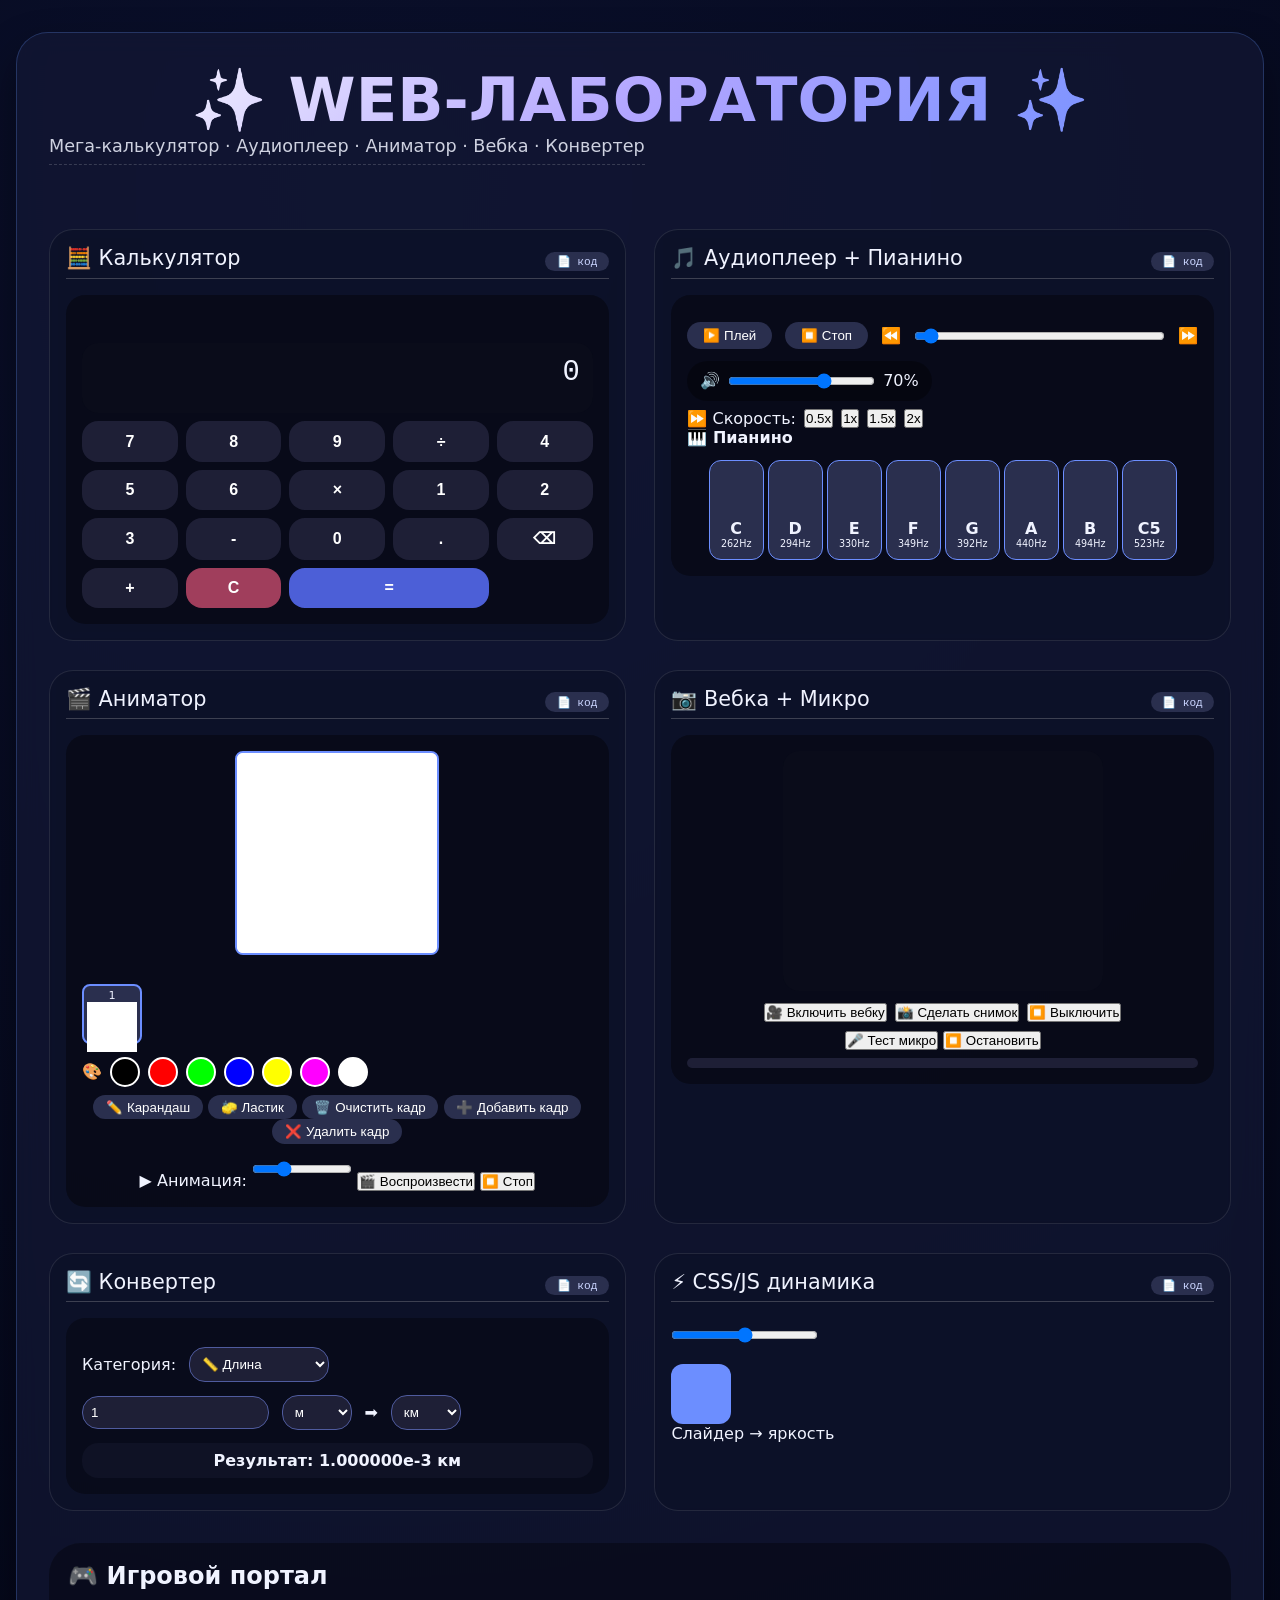
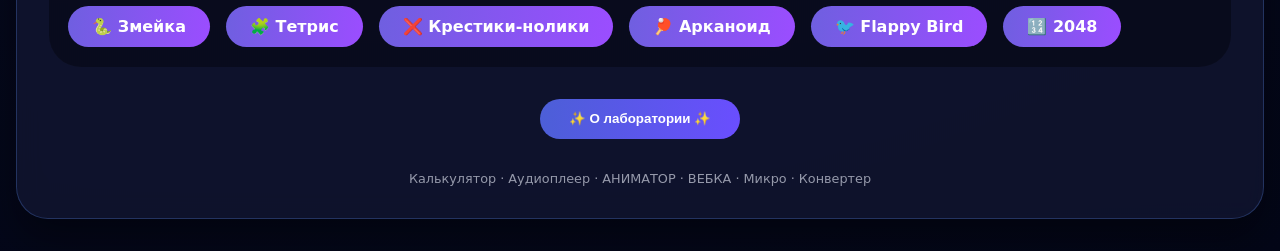
==== WebLab/1start.html @ 2043ef71 "Add files via upload" ====
<!DOCTYPE html>
<html lang="ru">
<head>
    <meta charset="UTF-8">
    <meta name="viewport" content="width=device-width, initial-scale=1.0, viewport-fit=cover">
    <title>WebLAB</title>
    <style>
        * {
            margin: 0;
            padding: 0;
            box-sizing: border-box;
        }

        :root {
            --bg-gradient: radial-gradient(circle at 30% 10%, #0a0f2a, #030617);
            --card-bg: rgba(20, 25, 55, 0.65);
            --glass-border: 1px solid rgba(100, 150, 255, 0.25);
            --accent: #6c8eff;
            --text-light: #f0f3ff;
        }

        body {
            font-family: 'Segoe UI', system-ui, -apple-system, sans-serif;
            background: var(--bg-gradient);
            min-height: 100vh;
            padding: 2rem 1rem;
            color: var(--text-light);
            position: relative;
            overflow-x: hidden;
        }

        .particle {
            position: fixed;
            pointer-events: none;
            z-index: 1;
            font-size: 1rem;
            animation: floatParticle linear forwards;
            opacity: 0.4;
        }

        @keyframes floatParticle {
            0% { transform: translateY(0) rotate(0deg); opacity: 0; }
            15% { opacity: 0.6; }
            85% { opacity: 0.5; }
            100% { transform: translateY(-100vh) rotate(360deg); opacity: 0; }
        }

        .main-card {
            max-width: 1400px;
            margin: 0 auto;
            background: var(--card-bg);
            backdrop-filter: blur(12px);
            border-radius: 2rem;
            border: var(--glass-border);
            padding: 2rem;
            box-shadow: 0 20px 40px rgba(0, 0, 0, 0.4);
            animation: fadeInUp 0.8s ease-out;
            position: relative;
            z-index: 10;
        }

        @keyframes fadeInUp {
            from { opacity: 0; transform: translateY(30px); }
            to { opacity: 1; transform: translateY(0); }
        }

        .glow-title {
            font-size: clamp(2rem, 8vw, 3.8rem);
            font-weight: 800;
            background: linear-gradient(135deg, #fff, #b2a5ff, #6c8eff);
            background-clip: text;
            -webkit-background-clip: text;
            color: transparent;
            text-align: center;
            animation: pulseGlow 2s infinite alternate;
        }

        @keyframes pulseGlow {
            0% { text-shadow: 0 0 5px rgba(108, 142, 255, 0.3);}
            100% { text-shadow: 0 0 25px rgba(155, 110, 255, 0.6);}
        }

        .sub {
            text-align: center;
            opacity: 0.85;
            margin-bottom: 2rem;
            font-size: 1.1rem;
            border-bottom: 1px dashed rgba(255,255,255,0.2);
            display: inline-block;
            width: auto;
            margin-left: auto;
            margin-right: auto;
            padding-bottom: 0.5rem;
        }

        .showcase-grid {
            display: grid;
            grid-template-columns: repeat(auto-fit, minmax(380px, 1fr));
            gap: 1.8rem;
            margin: 2rem 0;
        }

        .demo-card {
            background: rgba(10, 15, 35, 0.6);
            backdrop-filter: blur(4px);
            border-radius: 1.5rem;
            border: 1px solid rgba(255,255,255,0.1);
            padding: 1rem;
            transition: transform 0.2s;
        }

        .demo-card:hover {
            transform: translateY(-5px);
            border-color: var(--accent);
        }

        .demo-header {
            display: flex;
            justify-content: space-between;
            align-items: baseline;
            border-bottom: 1px solid rgba(255,255,240,0.2);
            margin-bottom: 1rem;
            padding-bottom: 0.4rem;
        }

        .demo-header h3 {
            font-size: 1.3rem;
            font-weight: 500;
        }

        .code-btn {
            background: #2a2f4e;
            border: none;
            color: #cbd5ff;
            font-size: 0.7rem;
            padding: 0.2rem 0.7rem;
            border-radius: 2rem;
            cursor: pointer;
            font-family: monospace;
        }
        .code-btn:hover { background: var(--accent); color: white; }

        .calculator { background: rgba(0, 0, 0, 0.4); border-radius: 1.2rem; padding: 1rem; }
        .calc-display { background: #0a0c1a; padding: 0.8rem; border-radius: 1rem; font-size: 1.8rem; text-align: right; font-family: monospace; margin-bottom: 0.5rem; word-break: break-all; min-height: 70px; }
        .calc-history { font-size: 0.7rem; opacity: 0.7; text-align: right; margin-bottom: 0.8rem; font-family: monospace; min-height: 20px; }
        .calc-buttons { display: grid; grid-template-columns: repeat(5, 1fr); gap: 0.5rem; }
        .calc-buttons button { background: #1e1f36; border: none; padding: 0.7rem; border-radius: 1rem; font-size: 1rem; font-weight: bold; color: white; cursor: pointer; transition: 0.1s; }
        .calc-buttons button:hover { background: var(--accent); transform: scale(0.97); }
        .calc-buttons .equals { background: #4c5fd7; grid-column: span 2; }
        .calc-buttons .clear { background: #a03e5c; }

        .audio-player { background: rgba(0, 0, 0, 0.4); border-radius: 1.2rem; padding: 1rem; }
        .audio-controls { display: flex; flex-wrap: wrap; gap: 0.8rem; align-items: center; margin: 0.5rem 0; }
        .audio-controls button { background: #2a2f4e; border: none; padding: 0.4rem 1rem; border-radius: 2rem; cursor: pointer; color: white; }
        .volume-control { display: flex; align-items: center; gap: 0.5rem; background: rgba(0,0,0,0.3); padding: 0.2rem 0.8rem; border-radius: 2rem; }
        input[type="range"] { flex: 1; min-width: 100px; cursor: pointer; }
        .speed-control { display: flex; gap: 0.5rem; align-items: center; flex-wrap: wrap; }
        .piano { display: flex; flex-wrap: wrap; justify-content: center; gap: 4px; margin-top: 0.8rem; }
        .piano-key { background: #2a2f4e; width: 55px; height: 100px; border-radius: 12px; display: flex; flex-direction: column; align-items: center; justify-content: flex-end; padding-bottom: 10px; cursor: pointer; border: 1px solid #6c8eff; transition: 0.05s; }
        .piano-key:active { transform: scale(0.95); background: #6c8eff; }

        .animator-panel { background: rgba(0, 0, 0, 0.4); border-radius: 1.2rem; padding: 1rem; }
        .canvas-container { display: flex; gap: 1rem; flex-wrap: wrap; justify-content: center; }
        .draw-canvas { background: #fff; border-radius: 0.5rem; cursor: crosshair; image-rendering: crisp-edges; image-rendering: pixelated; }
        .frames-list { display: flex; gap: 0.5rem; flex-wrap: wrap; margin: 0.8rem 0; }
        .frame-thumb { width: 60px; height: 60px; background: #1e1f36; border-radius: 0.5rem; cursor: pointer; text-align: center; font-size: 0.7rem; padding: 0.2rem; border: 2px solid transparent; }
        .frame-thumb.active { border-color: #6c8eff; background: #2a2f4e; }
        .color-picker { display: flex; gap: 0.5rem; flex-wrap: wrap; margin: 0.5rem 0; align-items: center; }
        .color-btn { width: 30px; height: 30px; border-radius: 50%; cursor: pointer; border: 2px solid #fff; }
        .tool-btn { background: #2a2f4e; border: none; padding: 0.3rem 0.8rem; border-radius: 1rem; color: white; cursor: pointer; }

        .webcam-panel { background: rgba(0, 0, 0, 0.4); border-radius: 1.2rem; padding: 1rem; text-align: center; }
        video, #webcamCanvas { border-radius: 1rem; background: #0a0c1a; max-width: 100%; }
        .webcam-buttons { display: flex; gap: 0.5rem; flex-wrap: wrap; justify-content: center; margin-top: 0.5rem; }

        .converter-panel { background: rgba(0,0,0,0.35); border-radius: 1.2rem; padding: 1rem; }
        .converter-row { display: flex; flex-wrap: wrap; gap: 0.8rem; margin: 0.8rem 0; align-items: center; }
        select, input { background: #1e1f36; border: 1px solid #4f5b9e; padding: 0.5rem; border-radius: 1rem; color: white; }
        .game-portal-section { background: rgba(0, 0, 0, 0.35); border-radius: 2rem; padding: 1.2rem; margin: 2rem 0; }
        .games-grid { display: flex; flex-wrap: wrap; gap: 1rem; margin-top: 1rem; }
        .game-link-btn { background: linear-gradient(95deg, #6f5fe0, #9b4dff); border: none; padding: 0.7rem 1.5rem; border-radius: 2rem; color: white; font-weight: bold; text-decoration: none; display: inline-block; transition: 0.2s; }
        .game-link-btn:hover { transform: scale(1.02); box-shadow: 0 0 15px #aa88ff; }
        .main-btn { background: linear-gradient(95deg, #4c5fd7, #6a4eff); border: none; padding: 0.8rem 1.8rem; border-radius: 3rem; font-weight: bold; color: white; margin-top: 1rem; cursor: pointer; display: block; margin-left: auto; margin-right: auto; }
        footer { text-align: center; margin-top: 2rem; font-size: 0.8rem; opacity: 0.6; }
        .hotkeys-table { width: 100%; border-collapse: collapse; background: rgba(0,0,0,0.4); border-radius: 1.2rem; margin: 1rem 0; }
        .hotkeys-table th, .hotkeys-table td { padding: 0.75rem; text-align: left; border-bottom: 1px solid rgba(255,255,255,0.1); }
        .hotkeys-table kbd { background: #1e1f3a; padding: 0.2rem 0.5rem; border-radius: 8px; font-family: monospace; color: #ffdb9f; }
        
        @media (max-width: 800px) { .piano-key { width: 45px; height: 80px; font-size: 0.7rem; } .calc-buttons button { padding: 0.5rem; font-size: 0.8rem; } }
    </style>
</head>
<body>

<div class="main-card">
    <h1 class="glow-title">✨ WEB-ЛАБОРАТОРИЯ ✨</h1>
    <div class="sub">Мега-калькулятор · Аудиоплеер · Аниматор · Вебка · Конвертер</div>

    <div class="showcase-grid">
        <div class="demo-card">
            <div class="demo-header"><h3>🧮 Калькулятор</h3><button class="code-btn" data-target="calc-code">📄 код</button></div>
            <div class="calculator">
                <div class="calc-history" id="calcHistory"></div>
                <div class="calc-display" id="calcDisplay">0</div>
                <div class="calc-buttons" id="calcButtons"></div>
            </div>
        </div>

        <div class="demo-card">
            <div class="demo-header"><h3>🎵 Аудиоплеер + Пианино</h3><button class="code-btn" data-target="music-code">📄 код</button></div>
            <div class="audio-player">
                <audio id="radioPlayer" src="Radio10H.mp3" preload="metadata"></audio>
                <div class="audio-controls"><button id="playPauseBtn">▶️ Плей</button><button id="stopBtn">⏹️ Стоп</button><span>⏪</span><input type="range" id="seekSlider" value="0" step="0.01"><span>⏩</span></div>
                <div class="audio-controls"><div class="volume-control"><span>🔊</span><input type="range" id="volumeSlider" min="0" max="1" step="0.01" value="0.7"><span id="volumeValue">70%</span></div></div>
                <div class="speed-control"><span>⏩ Скорость:</span><button id="speedDown">0.5x</button><button id="speedNorm">1x</button><button id="speedUp">1.5x</button><button id="speedUp2">2x</button></div>
                <div><strong>🎹 Пианино</strong></div>
                <div class="piano" id="pianoContainer"></div>
            </div>
        </div>

        <div class="demo-card">
            <div class="demo-header"><h3>🎬 Аниматор</h3><button class="code-btn" data-target="anim-code">📄 код</button></div>
            <div class="animator-panel">
                <div class="canvas-container">
                    <canvas id="drawCanvas" width="200" height="200" class="draw-canvas" style="border:2px solid #6c8eff;"></canvas>
                    <div style="text-align:center;">
                        <div class="frames-list" id="framesList"></div>
                        <div class="color-picker">
                            <span>🎨</span>
                            <div class="color-btn" style="background:#000;"></div><div class="color-btn" style="background:#f00;"></div>
                            <div class="color-btn" style="background:#0f0;"></div><div class="color-btn" style="background:#00f;"></div>
                            <div class="color-btn" style="background:#ff0;"></div><div class="color-btn" style="background:#f0f;"></div>
                            <div class="color-btn" style="background:#fff;"></div>
                        </div>
                        <div>
                            <button class="tool-btn" id="pencilBtn">✏️ Карандаш</button>
                            <button class="tool-btn" id="eraserBtn">🧽 Ластик</button>
                            <button class="tool-btn" id="clearFrameBtn">🗑️ Очистить кадр</button>
                            <button class="tool-btn" id="addFrameBtn">➕ Добавить кадр</button>
                            <button class="tool-btn" id="deleteFrameBtn">❌ Удалить кадр</button>
                        </div>
                        <div style="margin-top:0.5rem;">
                            <span>▶️ Анимация:</span>
                            <input type="range" id="animSpeed" min="50" max="500" value="150" style="width:100px;">
                            <button id="playAnimBtn">🎬 Воспроизвести</button>
                            <button id="stopAnimBtn">⏹️ Стоп</button>
                        </div>
                    </div>
                </div>
            </div>
        </div>

        <div class="demo-card">
            <div class="demo-header"><h3>📷 Вебка + Микро</h3><button class="code-btn" data-target="webcam-code">📄 код</button></div>
            <div class="webcam-panel">
                <video id="webcam" autoplay playsinline muted width="320" height="240" style="display:none;"></video>
                <canvas id="webcamCanvas" width="320" height="240"></canvas>
                <div class="webcam-buttons">
                    <button id="startWebcamBtn">🎥 Включить вебку</button>
                    <button id="snapshotBtn">📸 Сделать снимок</button>
                    <button id="stopWebcamBtn">⏹️ Выключить</button>
                </div>
                <div style="margin-top:0.5rem;">
                    <button id="startMicBtn">🎤 Тест микро</button>
                    <button id="stopMicBtn">⏹️ Остановить</button>
                    <div id="micLevel" style="margin-top:0.5rem; height:10px; background:#1e1f36; border-radius:5px; overflow:hidden;"><div id="micLevelFill" style="width:0%; height:100%; background:#6c8eff; transition:0.05s;"></div></div>
                </div>
            </div>
        </div>

        <div class="demo-card">
            <div class="demo-header"><h3>🔄 Конвертер</h3><button class="code-btn" data-target="conv-code">📄 код</button></div>
            <div class="converter-panel">
                <div class="converter-row"><label>Категория:</label><select id="convCategory"><option value="length">📏 Длина</option><option value="mass">⚖️ Масса</option><option value="time">⏱️ Время</option><option value="temperature">🌡️ Температура</option><option value="speed">🚀 Скорость</option></select></div>
                <div class="converter-row"><input type="number" id="convValue" value="1"><select id="convFrom"></select><span>➡️</span><select id="convTo"></select></div>
                <div class="convert-result" id="convResult" style="background:#0f1225; padding:0.5rem; border-radius:1rem; text-align:center; font-weight:bold;">Результат: --</div>
            </div>
        </div>

        <div class="demo-card">
            <div class="demo-header"><h3>⚡ CSS/JS динамика</h3><button class="code-btn" data-target="dynamic-code">📄 код</button></div>
            <div><input type="range" id="brightSlider" min="0.5" max="1.5" step="0.01" value="1"><div id="colorBox" style="width: 60px; height: 60px; background: #6c8eff; margin-top: 8px; border-radius: 12px;"></div><p>Слайдер → яркость</p></div>
        </div>
    </div>

    <div class="game-portal-section">
        <h2>🎮 Игровой портал</h2>
        <div class="games-grid">
            <a href="snake.html" class="game-link-btn" target="_blank">🐍 Змейка</a>
            <a href="tetris.html" class="game-link-btn" target="_blank">🧩 Тетрис</a>
            <a href="tic-tac-toe.html" class="game-link-btn" target="_blank">❌ Крестики-нолики</a>
            <a href="arkanoid.html" class="game-link-btn" target="_blank">🏓 Арканоид</a>
            <a href="flappy-bird.html" class="game-link-btn" target="_blank">🐦 Flappy Bird</a>
            <a href="2048.html" class="game-link-btn" target="_blank">🔢 2048</a>
        </div>
    </div>

    <button class="main-btn" id="inspireBtn">✨ О лаборатории ✨</button>
    <footer>Калькулятор · Аудиоплеер · АНИМАТОР · ВЕБКА · Микро · Конвертер</footer>
</div>

<script>
    // ========== ЧАСТИЦЫ ==========
    function createParticle() {
        const particle = document.createElement('div');
        particle.classList.add('particle');
        const icons = ['✨', '⭐', '💎', '🎨', '🎬', '📷', '🎵'];
        particle.innerHTML = icons[Math.floor(Math.random() * icons.length)];
        particle.style.left = Math.random() * 100 + '%';
        particle.style.fontSize = (Math.random() * 20 + 12) + 'px';
        particle.style.animationDuration = (Math.random() * 6 + 5) + 's';
        document.body.appendChild(particle);
        setTimeout(() => particle.remove(), 10000);
    }
    setInterval(createParticle, 800);
    for (let i = 0; i < 15; i++) setTimeout(createParticle, i * 200);

    // ========== КАЛЬКУЛЯТОР ==========
    let calcExpr = '0';
    const calcDisplay = document.getElementById('calcDisplay');
    const calcHistory = document.getElementById('calcHistory');
    function updateCalc() { calcDisplay.innerText = calcExpr.slice(0, 30); }
    function handleCalc(v) {
        if (v === 'C') { calcExpr = '0'; updateCalc(); calcHistory.innerText = ''; return; }
        if (v === '⌫') { calcExpr = calcExpr.length > 1 ? calcExpr.slice(0, -1) : '0'; updateCalc(); return; }
        if (v === '=') { try { let res = eval(calcExpr.replace(/×/g, '*').replace(/÷/g, '/')); calcHistory.innerText = calcExpr + ' = ' + res; calcExpr = String(res); updateCalc(); } catch(e) { calcExpr = 'Ошибка'; updateCalc(); setTimeout(() => { calcExpr = '0'; updateCalc(); }, 1000); } return; }
        if (calcExpr === '0' && !isNaN(v) && v !== '.') calcExpr = v;
        else calcExpr += v;
        updateCalc();
    }
    const btns = ['7','8','9','÷','4','5','6','×','1','2','3','-','0','.','⌫','+','C','='];
    const btnCont = document.getElementById('calcButtons');
    btns.forEach(b => { let btn = document.createElement('button'); btn.textContent = b; if (b === '=') btn.classList.add('equals'); if (b === 'C') btn.classList.add('clear'); btn.onclick = () => handleCalc(b); btnCont.appendChild(btn); });

    // ========== АУДИОПЛЕЕР ==========
    const audio = document.getElementById('radioPlayer');
    const playBtn = document.getElementById('playPauseBtn');
    const stopBtn = document.getElementById('stopBtn');
    const seek = document.getElementById('seekSlider');
    playBtn.onclick = () => { if (audio.paused) { audio.play(); playBtn.textContent = '⏸️ Пауза'; } else { audio.pause(); playBtn.textContent = '▶️ Плей'; } };
    stopBtn.onclick = () => { audio.pause(); audio.currentTime = 0; playBtn.textContent = '▶️ Плей'; };
    audio.addEventListener('timeupdate', () => { if (audio.duration) seek.value = audio.currentTime / audio.duration; });
    seek.oninput = () => { audio.currentTime = seek.value * audio.duration; };
    document.getElementById('speedDown').onclick = () => audio.playbackRate = 0.5;
    document.getElementById('speedNorm').onclick = () => audio.playbackRate = 1;
    document.getElementById('speedUp').onclick = () => audio.playbackRate = 1.5;
    document.getElementById('speedUp2').onclick = () => audio.playbackRate = 2;
    const volSlider = document.getElementById('volumeSlider');
    const volVal = document.getElementById('volumeValue');
    volSlider.oninput = () => { audio.volume = volSlider.value; volVal.innerText = Math.round(volSlider.value * 100) + '%'; };

    // ========== ПИАНИНО ==========
    let audioCtx = null;
    function playNote(freq) { if (!audioCtx) audioCtx = new (AudioContext || webkitAudioContext)(); const osc = audioCtx.createOscillator(); const gain = audioCtx.createGain(); osc.connect(gain); gain.connect(audioCtx.destination); osc.frequency.value = freq; gain.gain.value = 0.2; osc.start(); gain.gain.exponentialRampToValueAtTime(0.0001, audioCtx.currentTime + 0.6); osc.stop(audioCtx.currentTime + 0.6); }
    const pianoNotes = [
        { note: 'C', freq: 261.63 }, { note: 'D', freq: 293.66 }, { note: 'E', freq: 329.63 },
        { note: 'F', freq: 349.23 }, { note: 'G', freq: 392.00 }, { note: 'A', freq: 440.00 },
        { note: 'B', freq: 493.88 }, { note: 'C5', freq: 523.25 }
    ];
    pianoNotes.forEach(n => {
        const key = document.createElement('div');
        key.className = 'piano-key';
        key.innerHTML = `<span style="font-size:1rem; font-weight:bold;">${n.note}</span><span style="font-size:0.6rem;">${Math.round(n.freq)}Hz</span>`;
        key.onclick = () => playNote(n.freq);
        document.getElementById('pianoContainer').appendChild(key);
    });

    // ========== АНИМАТОР ==========
    let frames = [];
    let currentFrame = 0;
    let drawing = false;
    let currentColor = '#000';
    let currentTool = 'pencil';
    const drawCanvas = document.getElementById('drawCanvas');
    const ctxDraw = drawCanvas.getContext('2d');
    ctxDraw.imageSmoothingEnabled = false;
    
    function initEmptyFrame() { const canvas = document.createElement('canvas'); canvas.width = 200; canvas.height = 200; const ctx = canvas.getContext('2d'); ctx.fillStyle = '#fff'; ctx.fillRect(0,0,200,200); return canvas; }
    function saveFrameToData() { frames[currentFrame] = drawCanvas.toDataURL(); }
    function loadFrame(index) { const img = new Image(); img.onload = () => { ctxDraw.drawImage(img, 0, 0); }; img.src = frames[index]; }
    function renderFramesList() { const container = document.getElementById('framesList'); container.innerHTML = ''; frames.forEach((f, i) => { const div = document.createElement('div'); div.className = 'frame-thumb' + (i === currentFrame ? ' active' : ''); div.innerHTML = `${i+1}<br><canvas width="50" height="50" style="width:50px;height:50px;"></canvas>`; const thumbCtx = div.querySelector('canvas').getContext('2d'); const img = new Image(); img.onload = () => thumbCtx.drawImage(img, 0, 0, 50, 50); img.src = f; div.onclick = () => { saveFrameToData(); currentFrame = i; loadFrame(currentFrame); renderFramesList(); }; container.appendChild(div); }); }
    function addFrame() { saveFrameToData(); const newCanvas = initEmptyFrame(); const newData = newCanvas.toDataURL(); frames.push(newData); currentFrame = frames.length - 1; loadFrame(currentFrame); renderFramesList(); }
    function deleteFrame() { if (frames.length <= 1) return; frames.splice(currentFrame, 1); if (currentFrame >= frames.length) currentFrame = frames.length - 1; loadFrame(currentFrame); renderFramesList(); }
    function clearCurrentFrame() { ctxDraw.fillStyle = '#fff'; ctxDraw.fillRect(0,0,200,200); saveFrameToData(); }
    
    function drawPixel(e) { if (!drawing) return; const rect = drawCanvas.getBoundingClientRect(); const scaleX = drawCanvas.width / rect.width; const scaleY = drawCanvas.height / rect.height; let x, y; if (e.touches) { x = (e.touches[0].clientX - rect.left) * scaleX; y = (e.touches[0].clientY - rect.top) * scaleY; } else { x = (e.clientX - rect.left) * scaleX; y = (e.clientY - rect.top) * scaleY; } if (x < 0 || x >= 200 || y < 0 || y >= 200) return; ctxDraw.fillStyle = currentTool === 'eraser' ? '#fff' : currentColor; ctxDraw.fillRect(Math.floor(x), Math.floor(y), 4, 4); saveFrameToData(); }
    drawCanvas.addEventListener('mousedown', (e) => { drawing = true; drawPixel(e); e.preventDefault(); });
    window.addEventListener('mouseup', () => drawing = false);
    drawCanvas.addEventListener('mousemove', (e) => { if (drawing) drawPixel(e); });
    drawCanvas.addEventListener('touchstart', (e) => { drawing = true; drawPixel(e); e.preventDefault(); });
    drawCanvas.addEventListener('touchmove', (e) => { drawPixel(e); e.preventDefault(); });
    window.addEventListener('touchend', () => drawing = false);
    
    frames = [initEmptyFrame().toDataURL()];
    loadFrame(0);
    renderFramesList();
    document.getElementById('addFrameBtn').onclick = addFrame;
    document.getElementById('deleteFrameBtn').onclick = deleteFrame;
    document.getElementById('clearFrameBtn').onclick = clearCurrentFrame;
    document.querySelectorAll('.color-btn').forEach(btn => { btn.onclick = () => { currentColor = btn.style.backgroundColor; currentTool = 'pencil'; }; });
    document.getElementById('pencilBtn').onclick = () => currentTool = 'pencil';
    document.getElementById('eraserBtn').onclick = () => currentTool = 'eraser';
    
    let animInterval = null;
    document.getElementById('playAnimBtn').onclick = () => { if (animInterval) clearInterval(animInterval); const speed = parseInt(document.getElementById('animSpeed').value); let animFrame = 0; animInterval = setInterval(() => { loadFrame(animFrame); currentFrame = animFrame; renderFramesList(); animFrame = (animFrame + 1) % frames.length; }, speed); };
    document.getElementById('stopAnimBtn').onclick = () => { if (animInterval) { clearInterval(animInterval); animInterval = null; } };

    // ========== ВЕБКА И МИКРО ==========
    const video = document.getElementById('webcam');
    const webcamCanvas = document.getElementById('webcamCanvas');
    const webcamCtx = webcamCanvas.getContext('2d');
    let stream = null;
    document.getElementById('startWebcamBtn').onclick = async () => { try { stream = await navigator.mediaDevices.getUserMedia({ video: true, audio: false }); video.srcObject = stream; video.style.display = 'block'; webcamCanvas.style.display = 'none'; } catch(e) { alert('Ошибка доступа к камере'); } };
    document.getElementById('snapshotBtn').onclick = () => { if (video.srcObject) { webcamCtx.drawImage(video, 0, 0, 320, 240); video.style.display = 'none'; webcamCanvas.style.display = 'block'; } };
    document.getElementById('stopWebcamBtn').onclick = () => { if (stream) { stream.getTracks().forEach(t => t.stop()); video.srcObject = null; video.style.display = 'none'; webcamCanvas.style.display = 'block'; } };
    
    let micStream = null;
    let micContext = null;
    let micSource = null;
    let micAnimation = null;
    document.getElementById('startMicBtn').onclick = async () => { try { micStream = await navigator.mediaDevices.getUserMedia({ audio: true }); micContext = new AudioContext(); micSource = micContext.createMediaStreamSource(micStream); const analyser = micContext.createAnalyser(); analyser.fftSize = 256; micSource.connect(analyser); const dataArray = new Uint8Array(analyser.frequencyBinCount); function updateMic() { analyser.getByteFrequencyData(dataArray); let avg = 0; for (let i = 0; i < dataArray.length; i++) avg += dataArray[i]; avg /= dataArray.length; const percent = Math.min(100, (avg / 255) * 100); document.getElementById('micLevelFill').style.width = percent + '%'; micAnimation = requestAnimationFrame(updateMic); } updateMic(); micContext.resume(); } catch(e) { alert('Ошибка доступа к микрофону'); } };
    document.getElementById('stopMicBtn').onclick = () => { if (micStream) { micStream.getTracks().forEach(t => t.stop()); if (micAnimation) cancelAnimationFrame(micAnimation); micContext?.close(); micStream = null; document.getElementById('micLevelFill').style.width = '0%'; } };

    // ========== КОНВЕРТЕР ==========
    const convData = { length: { units: ['м', 'км', 'см', 'мили'], factors: [1, 1000, 0.01, 1609.34] }, mass: { units: ['г', 'кг', 'т', 'фунты'], factors: [1, 1000, 1e6, 453.592] }, time: { units: ['с', 'мин', 'ч'], factors: [1, 60, 3600] }, speed: { units: ['м/с', 'км/ч', 'узлы'], factors: [1, 0.27778, 0.51444] }, temperature: { units: ['°C', '°F', 'K'], special: true } };
    const catSel = document.getElementById('convCategory'); const fromSel = document.getElementById('convFrom'); const toSel = document.getElementById('convTo'); const convVal = document.getElementById('convValue'); const convRes = document.getElementById('convResult');
    function updateUnits() { const cat = catSel.value; const data = convData[cat]; fromSel.innerHTML = ''; toSel.innerHTML = ''; data.units.forEach(u => { fromSel.add(new Option(u, u)); toSel.add(new Option(u, u)); }); if (cat === 'temperature') { fromSel.value = '°C'; toSel.value = '°F'; } else { fromSel.value = data.units[0]; toSel.value = data.units[1]; } convert(); }
    function convert() { let val = parseFloat(convVal.value); if (isNaN(val)) { convRes.innerText = 'Введите число'; return; } const cat = catSel.value; const fromU = fromSel.value, toU = toSel.value; if (cat === 'temperature') { let c; if (fromU === '°C') c = val; else if (fromU === '°F') c = (val - 32) * 5/9; else c = val - 273.15; if (c < -273.15) { convRes.innerText = 'Ниже абсолютного нуля'; return; } let res; if (toU === '°C') res = c; else if (toU === '°F') res = c * 9/5 + 32; else res = c + 273.15; convRes.innerText = `Результат: ${res.toFixed(4)} ${toU}`; return; } const data = convData[cat]; const idxFrom = data.units.indexOf(fromU); const idxTo = data.units.indexOf(toU); if (val < 0) { convRes.innerText = 'Только положительные'; return; } const base = val * data.factors[idxFrom]; const result = base / data.factors[idxTo]; convRes.innerText = `Результат: ${result.toExponential(6)} ${toU}`; }
    catSel.addEventListener('change', updateUnits); fromSel.addEventListener('change', convert); toSel.addEventListener('change', convert); convVal.addEventListener('input', convert); updateUnits();
    
    const brightSlider = document.getElementById('brightSlider'); const colorBox = document.getElementById('colorBox');
    brightSlider.oninput = (e) => colorBox.style.filter = `brightness(${e.target.value})`;
    document.getElementById('inspireBtn').onclick = () => alert('✨ ВЕБ-ЛАБОРАТОРИЯ: калькулятор, плеер, АНИМАТОР (рисуй кадры и смотри мультик!), вебка, микро, конвертер. Игры в отдельных файлах!');

    // ========== КНОПКИ "КОД" С ОПИСАНИЯМИ ==========
    const codeSnippets = {
        'calc-code': `// КАЛЬКУЛЯТОР
// Функции: ввод цифр, операции (+, -, ×, ÷), очистка (C), удаление (⌫)
// Поддержка клавиатуры: цифры, Enter, Escape, Backspace, + - * /
// История вычислений отображается над дисплеем`,
        
        'music-code': `// АУДИОПЛЕЕР + ПИАНИНО
// Управление: play/pause, stop, перемотка, скорость 0.5-2x
// Громкость регулируется отдельным слайдером
// Пианино: 8 нот через Web Audio API (C D E F G A B C5)
// Частоты: 261.63, 293.66, 329.63, 349.23, 392.00, 440.00, 493.88, 523.25 Гц`,
        
        'anim-code': `// АНИМАТОР (кадр за кадром)
// Рисование: карандаш, ластик, выбор цвета (палитра 7 цветов)
// Управление кадрами: добавить, удалить, очистить текущий
// Анимация: воспроизведение с регулируемой скоростью (50-500 мс/кадр)
// Кадры сохраняются в base64, можно переключаться кликом по миниатюре`,
        
        'webcam-code': `// ВЕБКА + МИКРО
// Веб-камера: включение, стоп-кадр (снимок), выключение
// Использует MediaDevices API: getUserMedia({ video: true })
// Микрофон: тест уровня громкости с визуализацией
// Анализатор частот показывает текущую громкость в реальном времени`,
        
        'conv-code': `// КОНВЕРТЕР
// Категории: длина, масса, время, температура, скорость
// Для температуры: формулы перевода °C ↔ °F ↔ K
// Для остальных: коэффициенты перевода в базовую единицу
// Ограничения: положительные числа (кроме температуры)`,
        
        'dynamic-code': `// CSS/JS ДИНАМИКА
// Слайдер регулирует CSS filter: brightness()
// Демонстрирует динамическое изменение стилей через JS
// value привязывается к свойству filter`
    };

    function showCode(snippetId) {
        const content = codeSnippets[snippetId] || '// Код для этого модуля';
        const modal = document.createElement('div');
        modal.style.position = 'fixed';
        modal.style.top = '0';
        modal.style.left = '0';
        modal.style.width = '100%';
        modal.style.height = '100%';
        modal.style.background = 'rgba(0,0,0,0.85)';
        modal.style.backdropFilter = 'blur(10px)';
        modal.style.zIndex = '2000';
        modal.style.display = 'flex';
        modal.style.alignItems = 'center';
        modal.style.justifyContent = 'center';
        modal.innerHTML = `<div style="background:#0a0c1a; border-radius:1.5rem; max-width:80vw; width:600px; padding:1.5rem; border:1px solid #6c8eff;">
            <button class="close-modal" style="float:right; background:#ff5e7e; border:none; padding:0.2rem 0.8rem; border-radius:2rem; cursor:pointer;">✖ закрыть</button>
            <h4 style="color:#fff; margin-bottom:0.5rem;">📜 Исходный код модуля</h4>
            <pre style="background:#010015; padding:1rem; border-radius:1rem; color:#b9f3ff; white-space:pre-wrap; font-family:monospace; font-size:0.8rem;">${escapeHtml(content)}</pre>
            <p style="color:#aaa; margin-top:0.5rem; font-size:0.7rem;">Полный код можно посмотреть в инспекторе браузера (F12)</p>
        </div>`;
        document.body.appendChild(modal);
        modal.querySelector('.close-modal').onclick = () => modal.remove();
        modal.onclick = (e) => { if(e.target === modal) modal.remove(); };
    }

    function escapeHtml(str) {
        return str.replace(/[&<>]/g, function(m) {
            if (m === '&') return '&amp;';
            if (m === '<') return '&lt;';
            if (m === '>') return '&gt;';
            return m;
        });
    }

    document.querySelectorAll('.code-btn').forEach(btn => {
        btn.addEventListener('click', () => {
            const target = btn.getAttribute('data-target');
            if (target) showCode(target);
        });
    });
</script>
</body>
</html>
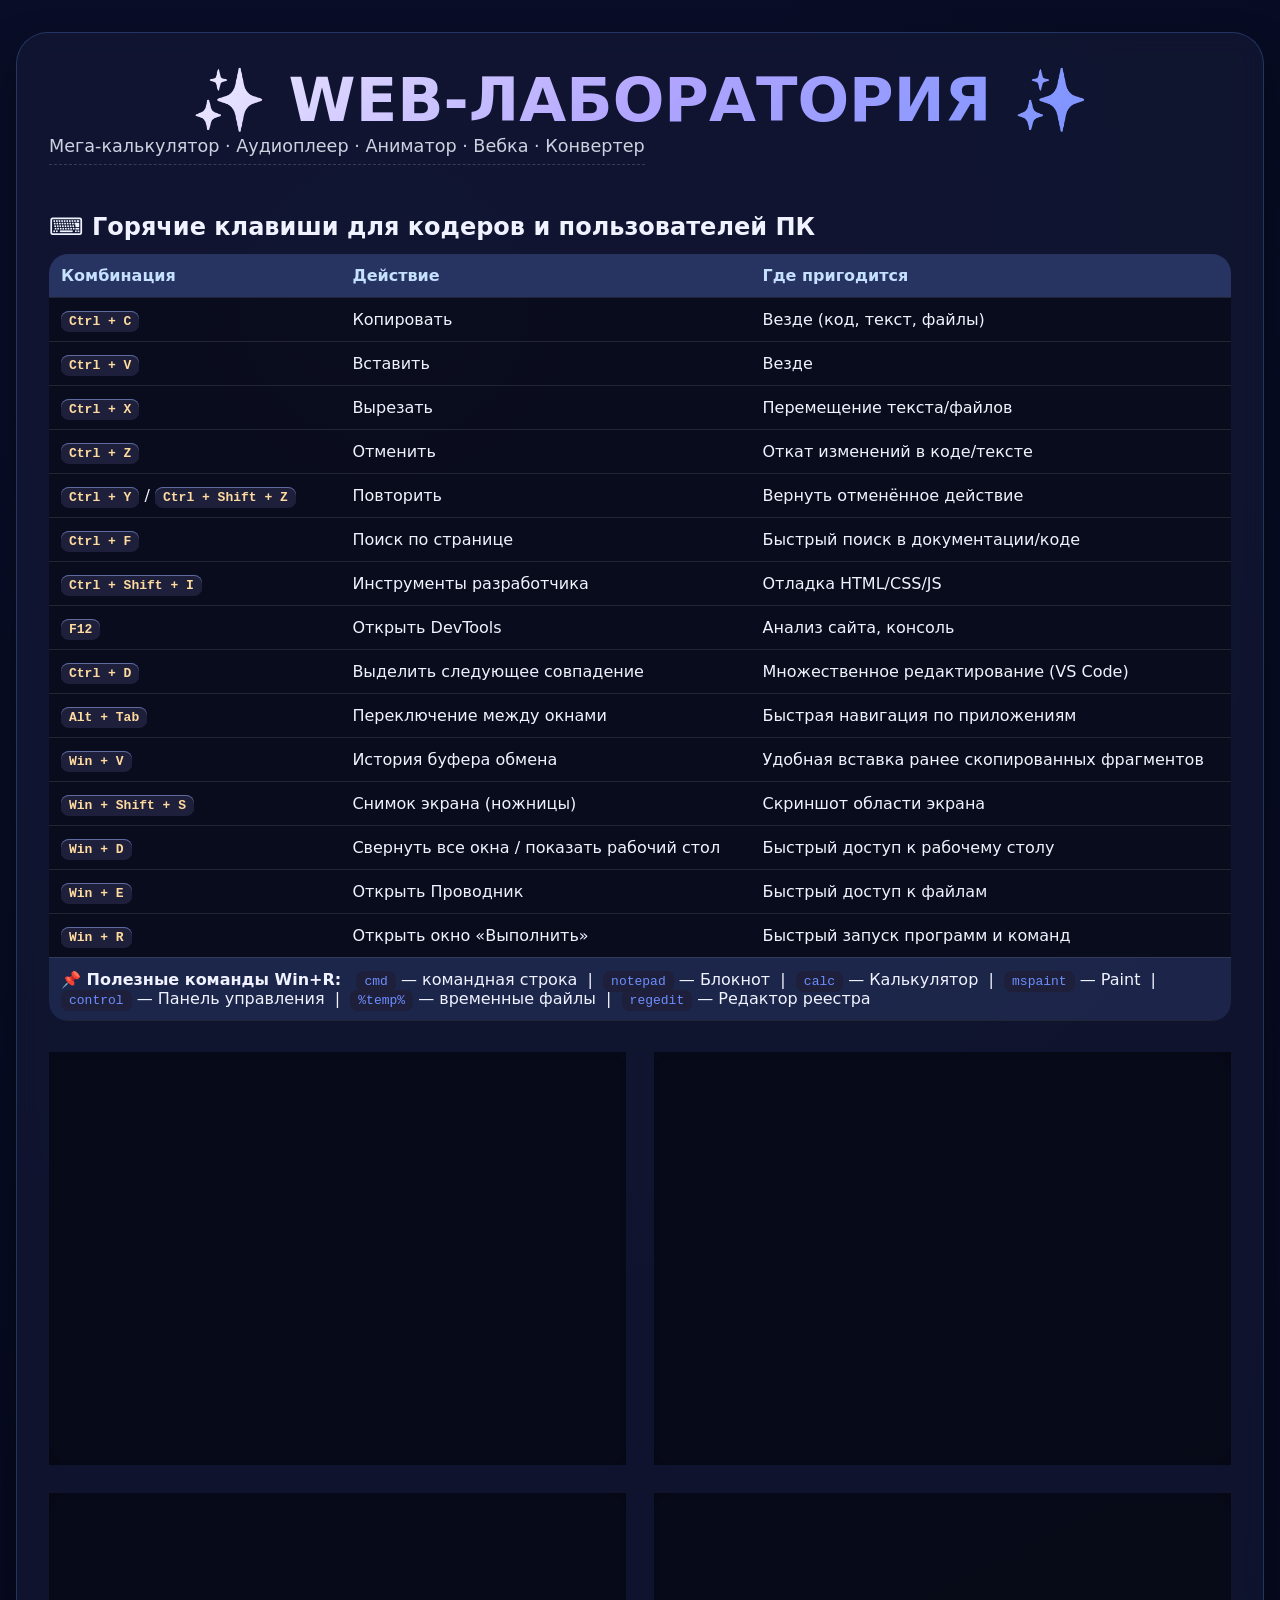
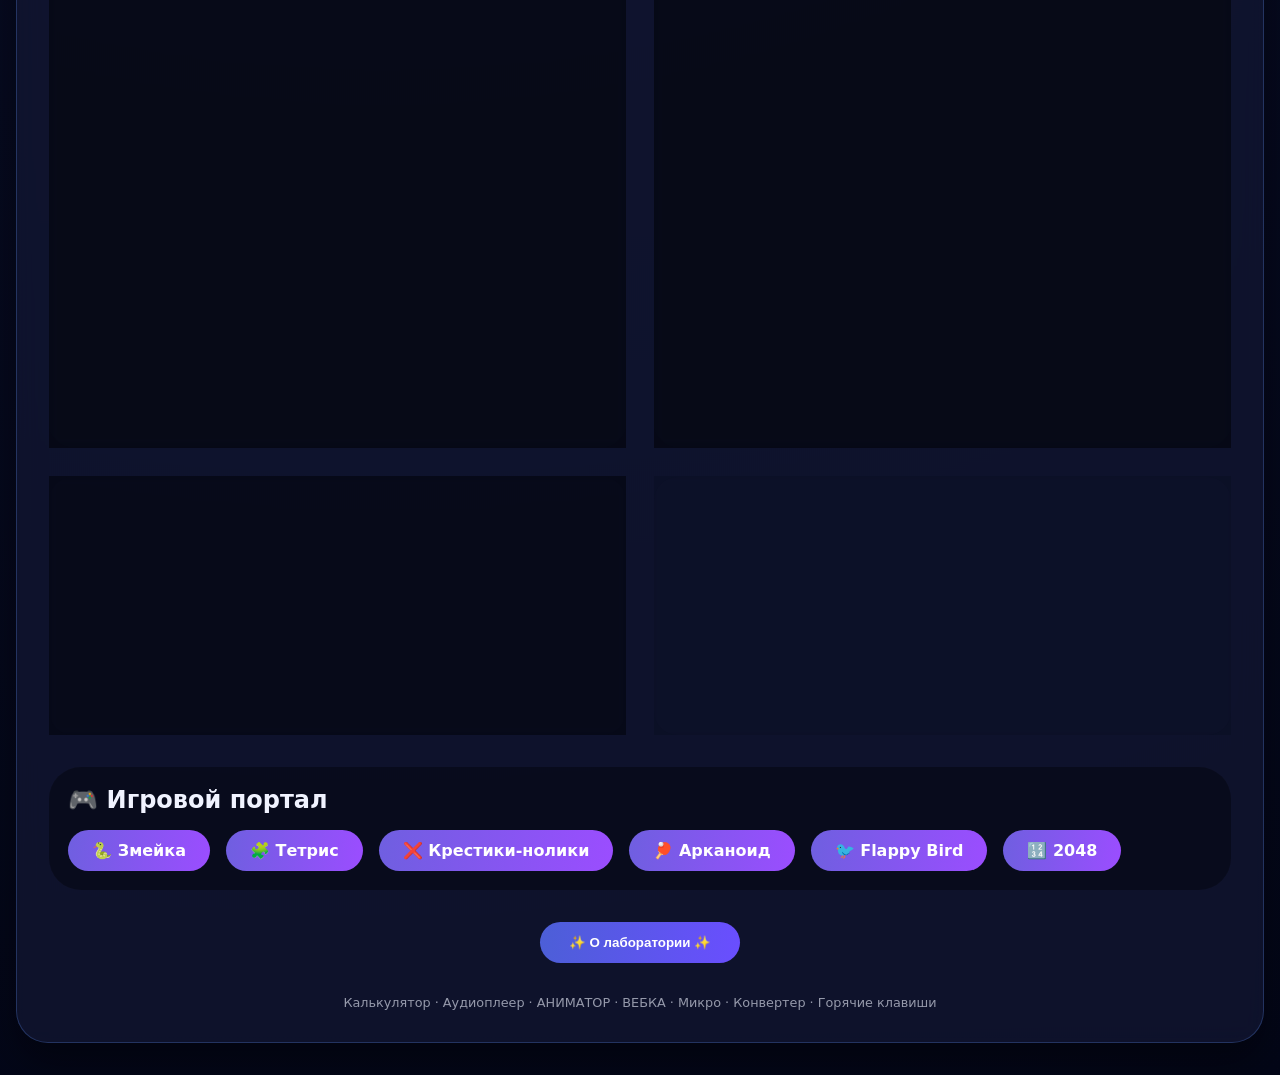
==== commit 0639df24: "Add files via upload" ====
--- a/WebLab/1start.html
+++ b/WebLab/1start.html
@@ -3,7 +3,7 @@
 <head>
     <meta charset="UTF-8">
     <meta name="viewport" content="width=device-width, initial-scale=1.0, viewport-fit=cover">
-    <title>WebLAB</title>
+    <title>WebLAB | Горячие клавиши · Калькулятор · Аниматор · Вебка</title>
     <style>
         * {
             margin: 0;
@@ -93,6 +93,51 @@
             padding-bottom: 0.5rem;
         }
 
+        /* ========== ТАБЛИЦА ГОРЯЧИХ КЛАВИШ ========== */
+        .hotkeys-section {
+            margin: 1rem 0 2rem 0;
+        }
+        .hotkeys-section h2 {
+            display: flex;
+            gap: 10px;
+            align-items: center;
+            margin-bottom: 0.8rem;
+            font-size: 1.5rem;
+        }
+        .hotkeys-table {
+            width: 100%;
+            border-collapse: collapse;
+            background: rgba(0,0,0,0.4);
+            border-radius: 1.2rem;
+            overflow: hidden;
+        }
+        .hotkeys-table th, .hotkeys-table td {
+            padding: 0.75rem;
+            text-align: left;
+            border-bottom: 1px solid rgba(255,255,255,0.1);
+        }
+        .hotkeys-table th {
+            background: rgba(108, 142, 255, 0.3);
+            font-weight: 600;
+            color: #c6e0ff;
+        }
+        .hotkeys-table kbd {
+            background: #1e1f3a;
+            padding: 0.2rem 0.5rem;
+            border-radius: 8px;
+            font-family: monospace;
+            font-weight: bold;
+            color: #ffdb9f;
+            box-shadow: inset 0 1px 0 #5f6ca0;
+        }
+        .win-cmd {
+            font-family: monospace;
+            background: #1e1f3a;
+            padding: 0.2rem 0.5rem;
+            border-radius: 8px;
+            color: #6c8eff;
+        }
+
         .showcase-grid {
             display: grid;
             grid-template-columns: repeat(auto-fit, minmax(380px, 1fr));
@@ -182,9 +227,6 @@
         .game-link-btn:hover { transform: scale(1.02); box-shadow: 0 0 15px #aa88ff; }
         .main-btn { background: linear-gradient(95deg, #4c5fd7, #6a4eff); border: none; padding: 0.8rem 1.8rem; border-radius: 3rem; font-weight: bold; color: white; margin-top: 1rem; cursor: pointer; display: block; margin-left: auto; margin-right: auto; }
         footer { text-align: center; margin-top: 2rem; font-size: 0.8rem; opacity: 0.6; }
-        .hotkeys-table { width: 100%; border-collapse: collapse; background: rgba(0,0,0,0.4); border-radius: 1.2rem; margin: 1rem 0; }
-        .hotkeys-table th, .hotkeys-table td { padding: 0.75rem; text-align: left; border-bottom: 1px solid rgba(255,255,255,0.1); }
-        .hotkeys-table kbd { background: #1e1f3a; padding: 0.2rem 0.5rem; border-radius: 8px; font-family: monospace; color: #ffdb9f; }
         
         @media (max-width: 800px) { .piano-key { width: 45px; height: 80px; font-size: 0.7rem; } .calc-buttons button { padding: 0.5rem; font-size: 0.8rem; } }
     </style>
@@ -194,6 +236,34 @@
 <div class="main-card">
     <h1 class="glow-title">✨ WEB-ЛАБОРАТОРИЯ ✨</h1>
     <div class="sub">Мега-калькулятор · Аудиоплеер · Аниматор · Вебка · Конвертер</div>
+
+    <!-- ========== ТАБЛИЦА ГОРЯЧИХ КЛАВИШ (ВОЗВРАЩЕНА И РАСШИРЕНА) ========== -->
+    <div class="hotkeys-section">
+        <h2>⌨️ Горячие клавиши для кодеров и пользователей ПК</h2>
+        <table class="hotkeys-table">
+            <thead>
+                <tr><th>Комбинация</th><th>Действие</th><th>Где пригодится</th></tr>
+            </thead>
+            <tbody>
+                <tr><td><kbd>Ctrl + C</kbd></td><td>Копировать</td><td>Везде (код, текст, файлы)</td></tr>
+                <tr><td><kbd>Ctrl + V</kbd></td><td>Вставить</td><td>Везде</td></tr>
+                <tr><td><kbd>Ctrl + X</kbd></td><td>Вырезать</td><td>Перемещение текста/файлов</td></tr>
+                <tr><td><kbd>Ctrl + Z</kbd></td><td>Отменить</td><td>Откат изменений в коде/тексте</td></tr>
+                <tr><td><kbd>Ctrl + Y</kbd> / <kbd>Ctrl + Shift + Z</kbd></td><td>Повторить</td><td>Вернуть отменённое действие</td></tr>
+                <tr><td><kbd>Ctrl + F</kbd></td><td>Поиск по странице</td><td>Быстрый поиск в документации/коде</td></tr>
+                <tr><td><kbd>Ctrl + Shift + I</kbd></td><td>Инструменты разработчика</td><td>Отладка HTML/CSS/JS</td></tr>
+                <tr><td><kbd>F12</kbd></td><td>Открыть DevTools</td><td>Анализ сайта, консоль</td></tr>
+                <tr><td><kbd>Ctrl + D</kbd></td><td>Выделить следующее совпадение</td><td>Множественное редактирование (VS Code)</td></tr>
+                <tr><td><kbd>Alt + Tab</kbd></td><td>Переключение между окнами</td><td>Быстрая навигация по приложениям</td></tr>
+                <tr><td><kbd>Win + V</kbd></td><td>История буфера обмена</td><td>Удобная вставка ранее скопированных фрагментов</td></tr>
+                <tr><td><kbd>Win + Shift + S</kbd></td><td>Снимок экрана (ножницы)</td><td>Скриншот области экрана</td></tr>
+                <tr><td><kbd>Win + D</kbd></td><td>Свернуть все окна / показать рабочий стол</td><td>Быстрый доступ к рабочему столу</td></tr>
+                <tr><td><kbd>Win + E</kbd></td><td>Открыть Проводник</td><td>Быстрый доступ к файлам</td></tr>
+                <tr><td><kbd>Win + R</kbd></td><td>Открыть окно «Выполнить»</td><td>Быстрый запуск программ и команд</td></tr>
+                <tr><td colspan="3" style="background: rgba(108,142,255,0.2);"><b>📌 Полезные команды Win+R:</b> &nbsp; <code class="win-cmd">cmd</code> — командная строка &nbsp;|&nbsp; <code class="win-cmd">notepad</code> — Блокнот &nbsp;|&nbsp; <code class="win-cmd">calc</code> — Калькулятор &nbsp;|&nbsp; <code class="win-cmd">mspaint</code> — Paint &nbsp;|&nbsp; <code class="win-cmd">control</code> — Панель управления &nbsp;|&nbsp; <code class="win-cmd">%temp%</code> — временные файлы &nbsp;|&nbsp; <code class="win-cmd">regedit</code> — Редактор реестра</td></tr>
+            </tbody>
+        </table>
+    </div>
 
     <div class="showcase-grid">
         <div class="demo-card">
@@ -295,7 +365,7 @@
     </div>
 
     <button class="main-btn" id="inspireBtn">✨ О лаборатории ✨</button>
-    <footer>Калькулятор · Аудиоплеер · АНИМАТОР · ВЕБКА · Микро · Конвертер</footer>
+    <footer>Калькулятор · Аудиоплеер · АНИМАТОР · ВЕБКА · Микро · Конвертер · Горячие клавиши</footer>
 </div>
 
 <script>
@@ -303,7 +373,7 @@
     function createParticle() {
         const particle = document.createElement('div');
         particle.classList.add('particle');
-        const icons = ['✨', '⭐', '💎', '🎨', '🎬', '📷', '🎵'];
+        const icons = ['✨', '⭐', '💎', '🎨', '🎬', '📷', '🎵', '⌨️'];
         particle.innerHTML = icons[Math.floor(Math.random() * icons.length)];
         particle.style.left = Math.random() * 100 + '%';
         particle.style.fontSize = (Math.random() * 20 + 12) + 'px';
@@ -429,7 +499,7 @@
     
     const brightSlider = document.getElementById('brightSlider'); const colorBox = document.getElementById('colorBox');
     brightSlider.oninput = (e) => colorBox.style.filter = `brightness(${e.target.value})`;
-    document.getElementById('inspireBtn').onclick = () => alert('✨ ВЕБ-ЛАБОРАТОРИЯ: калькулятор, плеер, АНИМАТОР (рисуй кадры и смотри мультик!), вебка, микро, конвертер. Игры в отдельных файлах!');
+    document.getElementById('inspireBtn').onclick = () => alert('✨ ВЕБ-ЛАБОРАТОРИЯ: калькулятор, плеер, АНИМАТОР (рисуй кадры и смотри мультик!), вебка, микро, конвертер. Горячие клавиши — выше!');
 
     // ========== КНОПКИ "КОД" С ОПИСАНИЯМИ ==========
     const codeSnippets = {
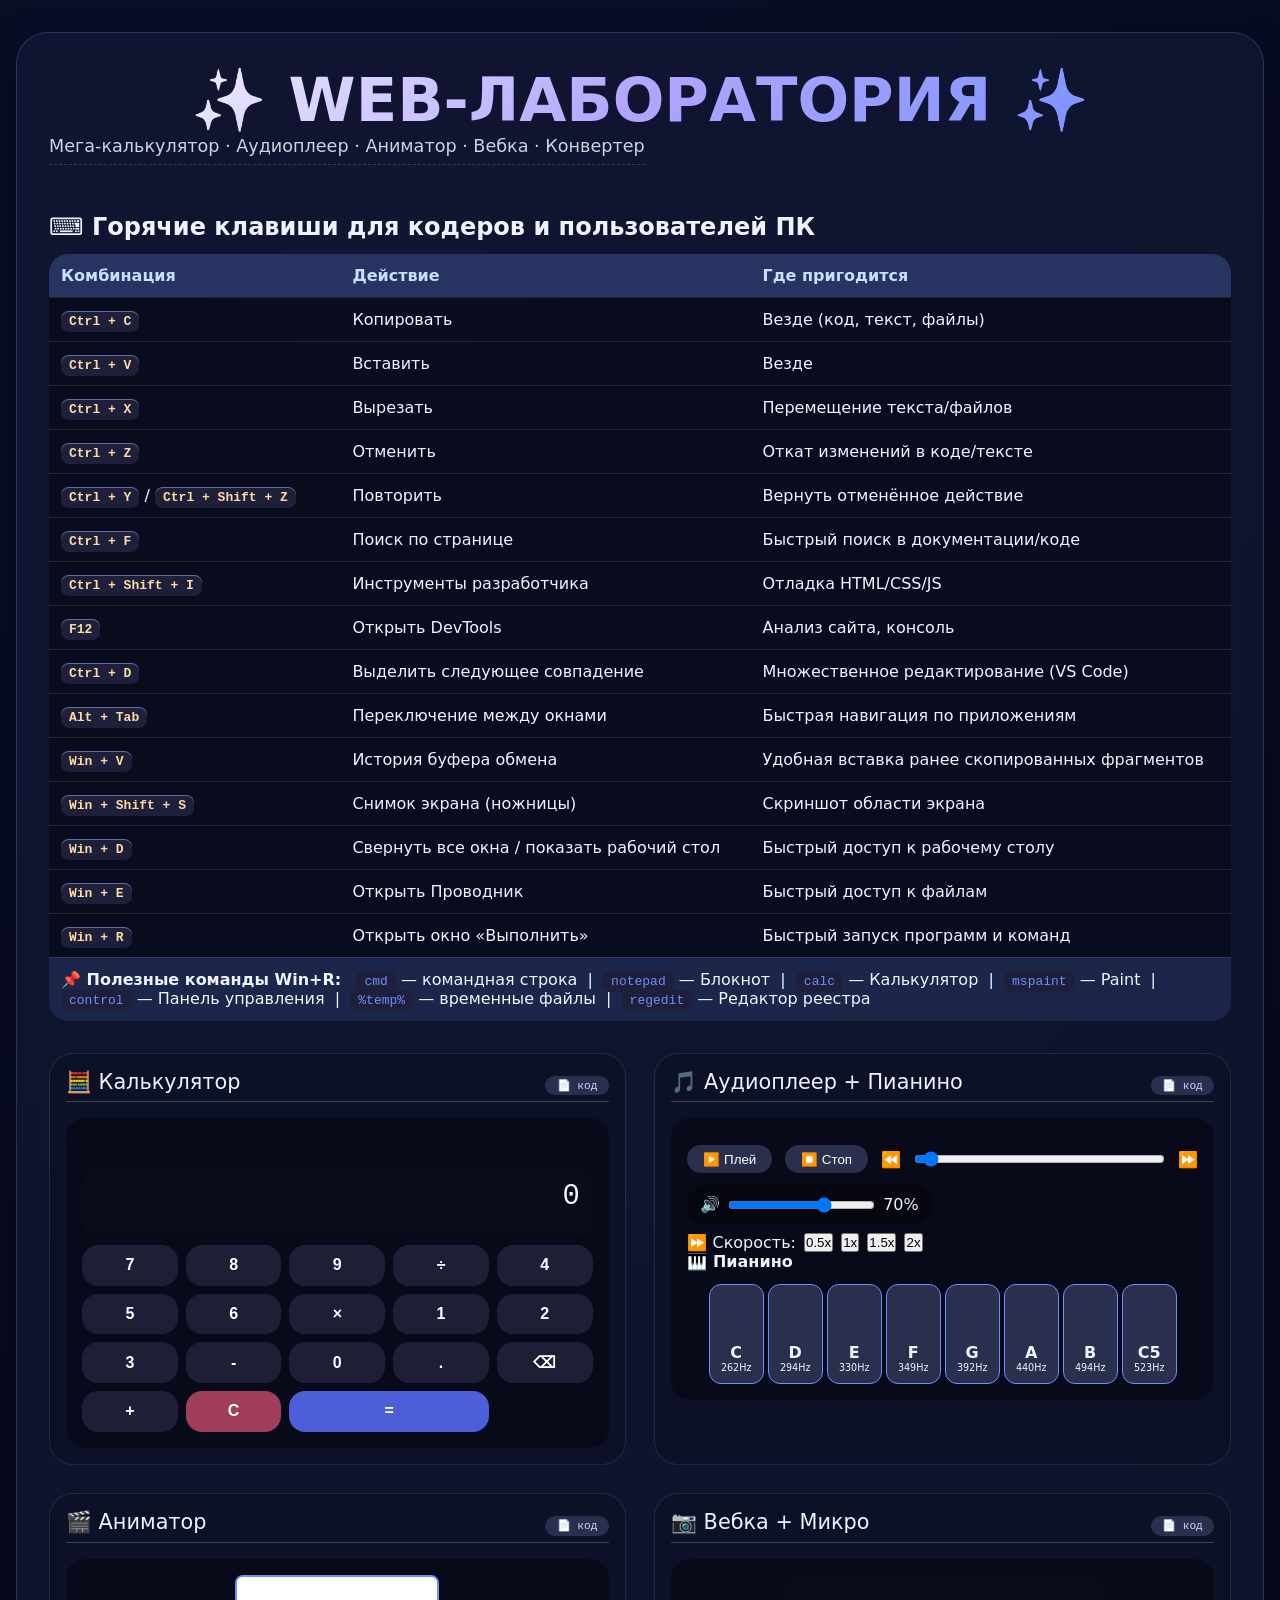
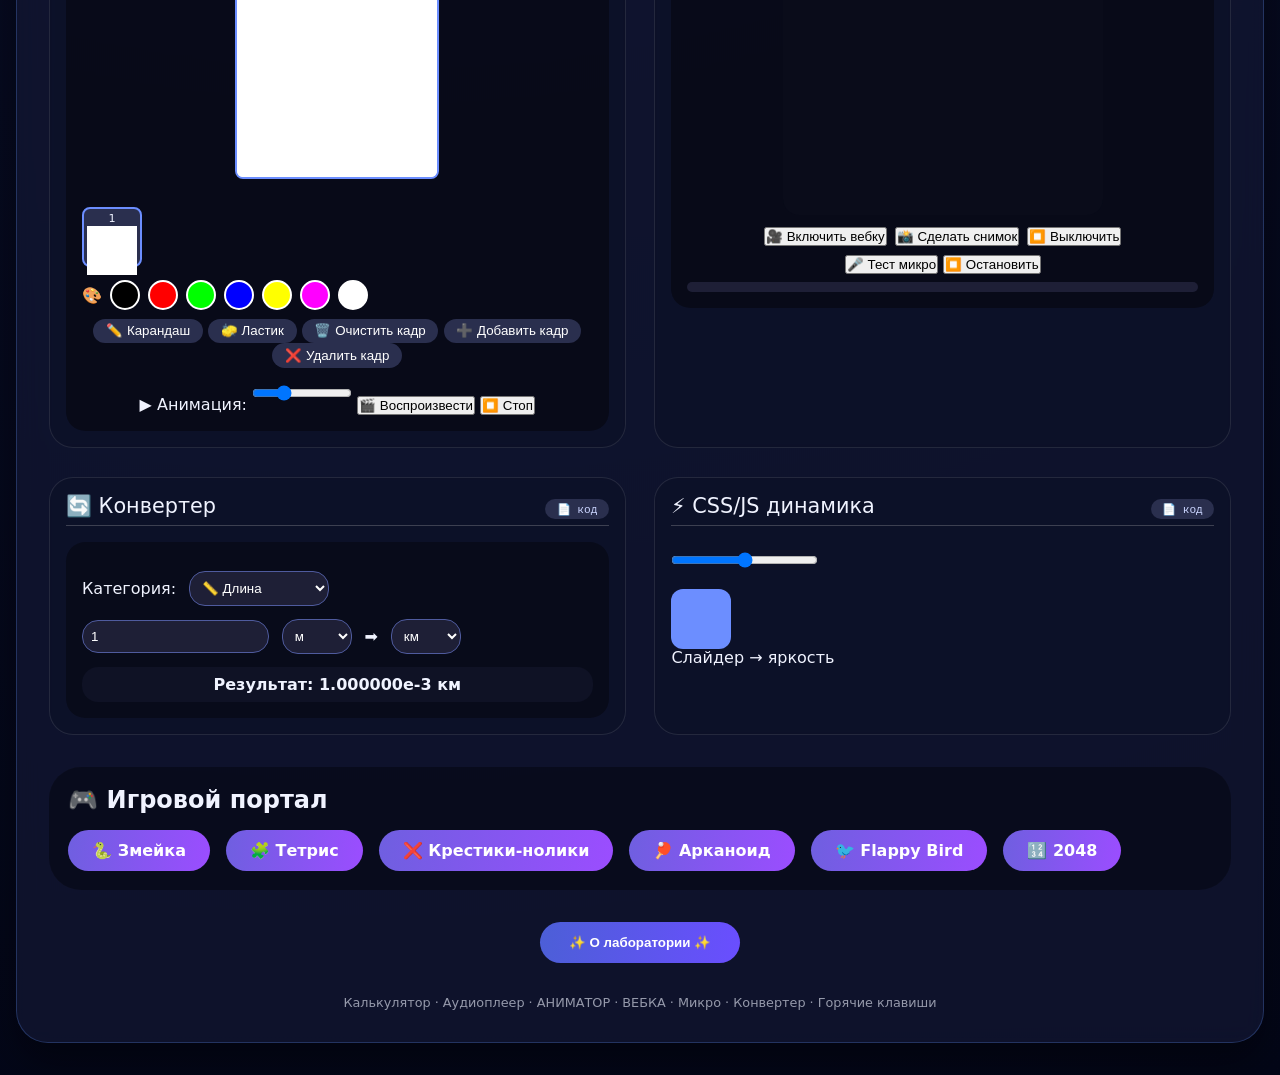
==== commit 99a5a4c8: "Add files via upload" ====
--- a/WebLab/1start.html
+++ b/WebLab/1start.html
@@ -3,7 +3,7 @@
 <head>
     <meta charset="UTF-8">
     <meta name="viewport" content="width=device-width, initial-scale=1.0, viewport-fit=cover">
-    <title>WebLAB | Горячие клавиши · Калькулятор · Аниматор · Вебка</title>
+    <title>WebLAB</title>
     <style>
         * {
             margin: 0;
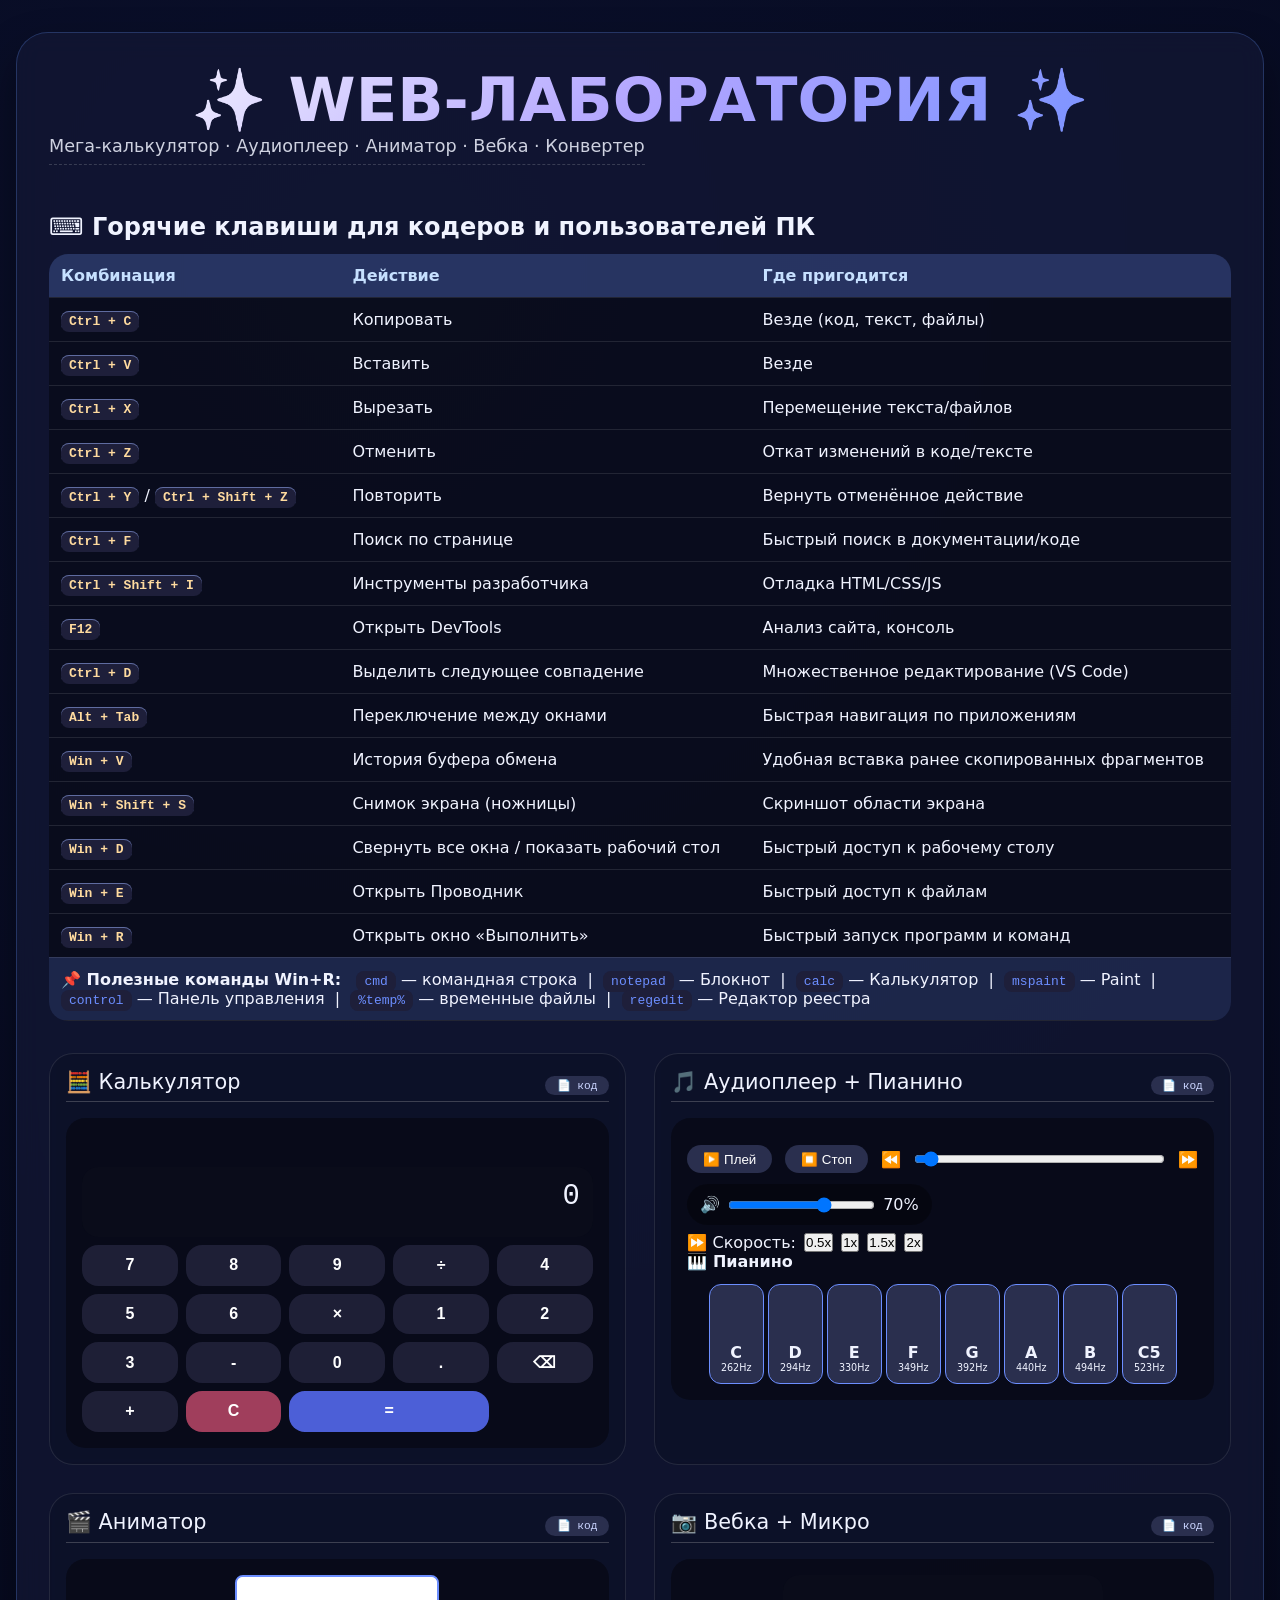
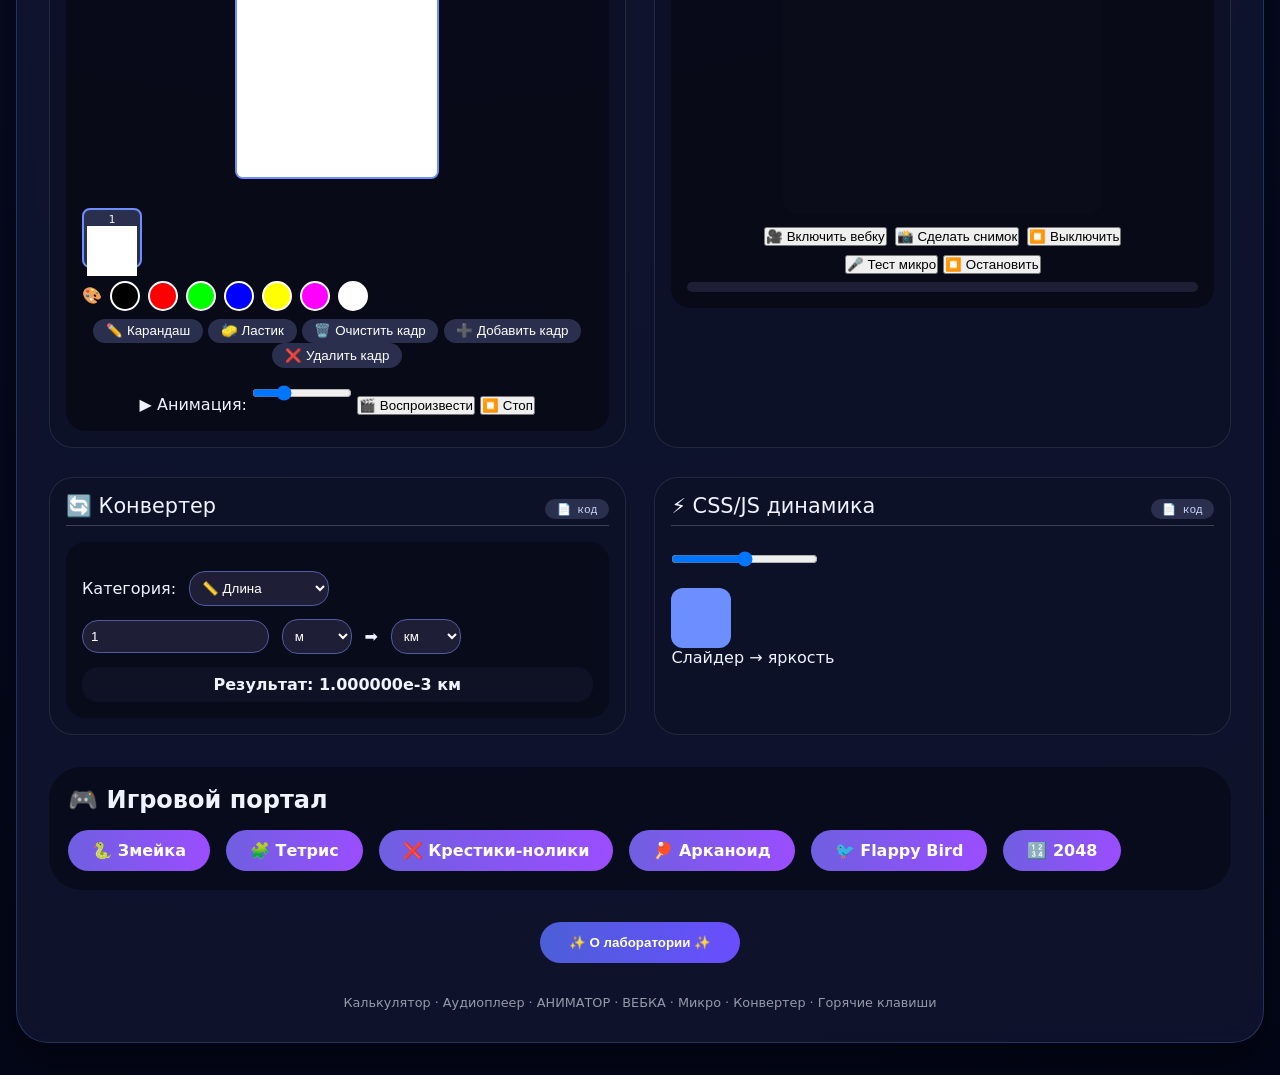
==== commit 032cd37b: "Add files via upload" ====
--- a/WebLab/1start.html
+++ b/WebLab/1start.html
@@ -237,7 +237,7 @@
     <h1 class="glow-title">✨ WEB-ЛАБОРАТОРИЯ ✨</h1>
     <div class="sub">Мега-калькулятор · Аудиоплеер · Аниматор · Вебка · Конвертер</div>
 
-    <!-- ========== ТАБЛИЦА ГОРЯЧИХ КЛАВИШ (ВОЗВРАЩЕНА И РАСШИРЕНА) ========== -->
+    <!-- ========== ТАБЛИЦА ГОРЯЧИХ КЛАВИШ ========== -->
     <div class="hotkeys-section">
         <h2>⌨️ Горячие клавиши для кодеров и пользователей ПК</h2>
         <table class="hotkeys-table">
